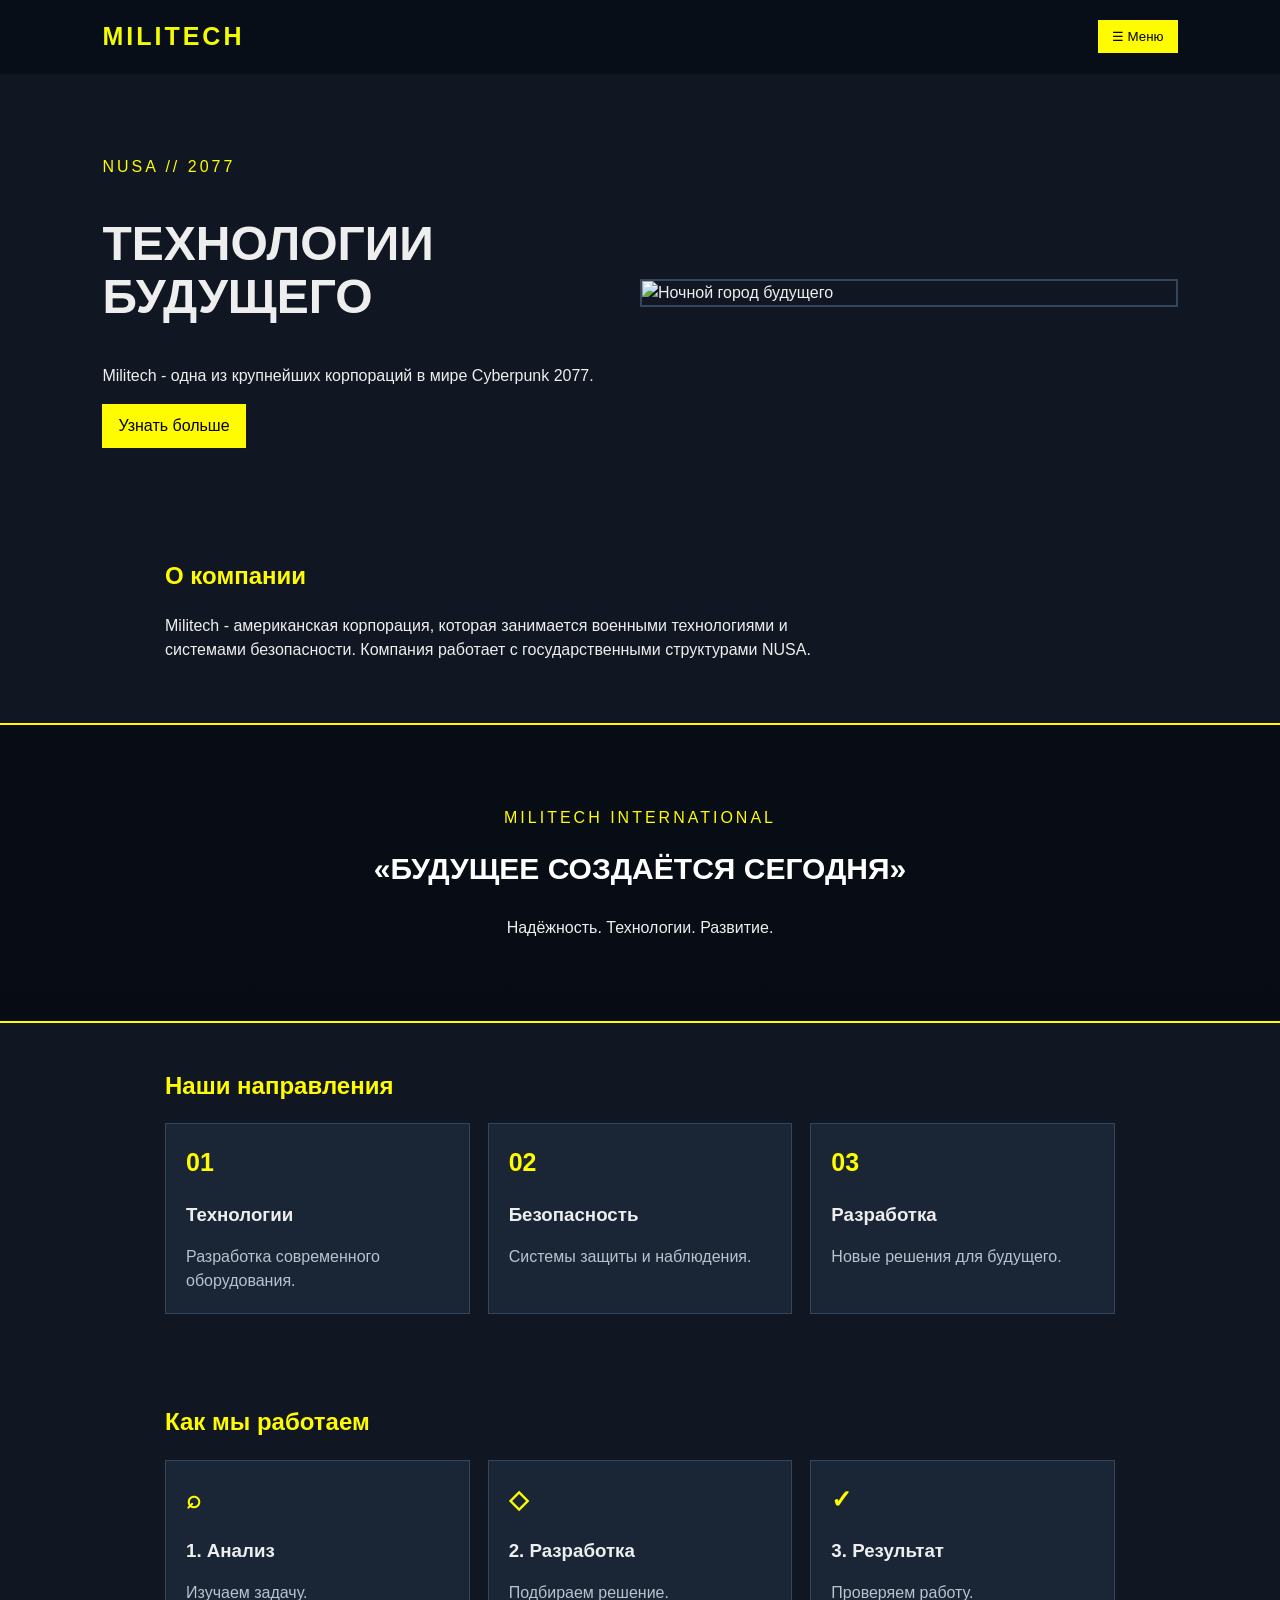
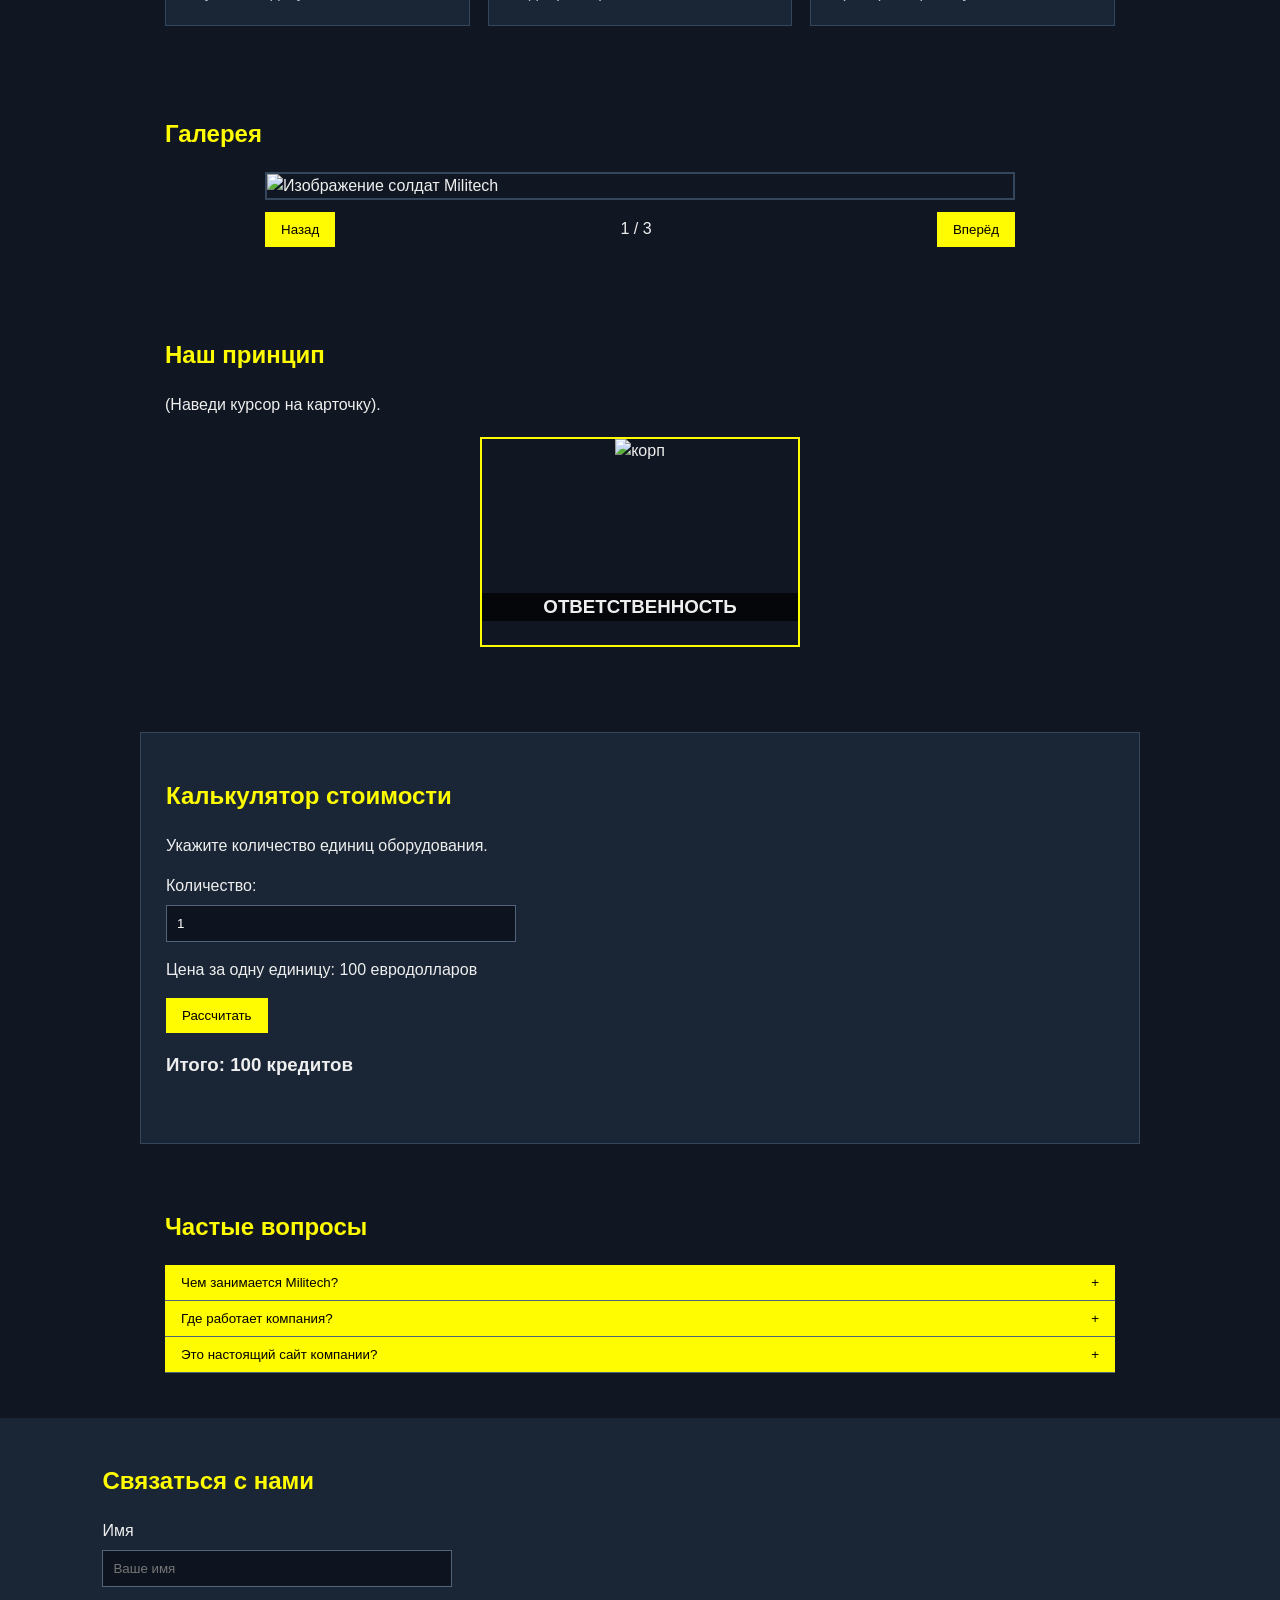
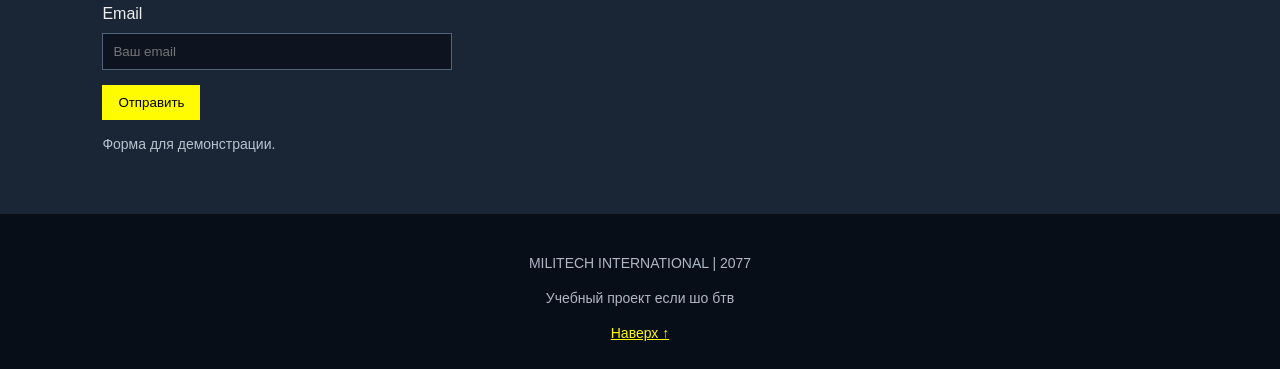
==== index.html @ 3ade77ca "Initial commit: Militech landing" ====
<!DOCTYPE html>
<html lang="ru">
<head>
    <meta charset="UTF-8">
    <meta name="viewport" content="width=device-width, initial-scale=1.0">
    <title>Militech - официальный сайт</title>
    <link rel="stylesheet" href="style.css">
</head>
<body>
    <header id="top">
        <div class="logo">MILITECH</div>
        <button id="menuButton">☰ Меню</button>
        <nav id="menu">
            <a href="#about">О компании</a>
            <a href="#services">Направления</a>
            <a href="#gallery">Галерея</a>
            <a href="#faq">Вопросы</a>
            <a href="#contact">Контакты</a>
        </nav>
    </header>

    <main>
        <section class="hello">
            <div class="hello-text">
                <p class="small-title">NUSA // 2077</p>
                <h1>ТЕХНОЛОГИИ<br>БУДУЩЕГО</h1>
                <p>Militech - одна из крупнейших корпораций в мире Cyberpunk 2077.</p>
                <a class="button" href="#about">Узнать больше</a>
            </div>
            <img src="https://i.ytimg.com/vi/a4ceut3eA2g/maxresdefault.jpg" alt="Ночной город будущего">
        </section>

        <section class="info" id="about">
            <h2>О компании</h2>
            <p>Militech - американская корпорация, которая занимается военными технологиями и системами безопасности. Компания работает с государственными структурами NUSA.</p>
        </section>

        <section class="mood">
            <p>MILITECH INTERNATIONAL</p>
            <h2>«БУДУЩЕЕ СОЗДАЁТСЯ СЕГОДНЯ»</h2>
            <p>Надёжность. Технологии. Развитие.</p>
        </section>

        <section class="content" id="services">
            <h2>Наши направления</h2>
            <div class="cards">
                <div class="card">
                    <div class="card-icon">01</div>
                    <h3>Технологии</h3>
                    <p>Разработка современного оборудования.</p>
                </div>
                <div class="card">
                    <div class="card-icon">02</div>
                    <h3>Безопасность</h3>
                    <p>Системы защиты и наблюдения.</p>
                </div>
                <div class="card">
                    <div class="card-icon">03</div>
                    <h3>Разработка</h3>
                    <p>Новые решения для будущего.</p>
                </div>
            </div>
        </section>

        <section class="content">
            <h2>Как мы работаем</h2>
            <div class="steps">
                <div><span>⌕</span><h3>1. Анализ</h3><p>Изучаем задачу.</p></div>
                <div><span>◇</span><h3>2. Разработка</h3><p>Подбираем решение.</p></div>
                <div><span>✓</span><h3>3. Результат</h3><p>Проверяем работу.</p></div>
            </div>
        </section>

        <section class="content" id="gallery">
            <h2>Галерея</h2>
            <div class="slider">
                <img id="slideImage" src="https://avatars.mds.yandex.net/i?id=b064f5eebde432a6c59e53db2a4f36d6_l-9242682-images-thumbs&n=13" alt="Изображение солдат Militech">
                <div class="slider-bottom">
                    <button id="prev">Назад</button>
                    <span id="slideNumber">1 / 3</span>
                    <button id="next">Вперёд</button>
                </div>
            </div>
        </section>

        <section class="content">
            <h2>Наш принцип</h2>
            <p>(Наведи курсор на карточку).</p>
            <div class="flip-card">
                <div class="flip-inner">
                    <div class="flip-front">
                        <img src="https://static.wikia.nocookie.net/edgerunner/images/1/13/Militech.png/revision/latest/scale-to-width-down/1200?cb=20220422114104" alt="корп">
                        <h3>ОТВЕТСТВЕННОСТЬ</h3>
                    </div>
                    <div class="flip-back">
                        <h3>Наш принцип</h3>
                        <p>Мы ценим точность, профессионализм и внимание к деталям.</p>
                    </div>
                </div>
            </div>
        </section>

        <section class="content calculator">
            <h2>Калькулятор стоимости</h2>
            <p>Укажите количество единиц оборудования.</p>
            <label for="quantity">Количество:</label>
            <input type="number" id="quantity" min="1" value="1">
            <p>Цена за одну единицу: 100 евродолларов</p>
            <button id="calculate">Рассчитать</button>
            <h3 id="result">Итого: 100 кредитов</h3>
        </section>

        <section class="content" id="faq">
            <h2>Частые вопросы</h2>
            <div class="faq-item">
                <button class="question">Чем занимается Militech? <span>+</span></button>
                <p class="answer">Компания известна военными технологиями и системами безопасности.</p>
            </div>
            <div class="faq-item">
                <button class="question">Где работает компания? <span>+</span></button>
                <p class="answer">Militech действует во всех странах мира.</p>
            </div>
            <div class="faq-item">
                <button class="question">Это настоящий сайт компании? <span>+</span></button>
                <p class="answer">ДООО.доододо..... да..</p>
            </div>
        </section>

        <section class="contact" id="contact">
            <h2>Связаться с нами</h2>
            <form id="contactForm">
                <label for="name">Имя</label>
                <input type="text" id="name" placeholder="Ваше имя" required>
                <label for="email">Email</label>
                <input type="email" id="email" placeholder="Ваш email" required>
                <button type="submit">Отправить</button>
                <p id="formMessage">Форма для демонстрации.</p>
            </form>
        </section>
    </main>

    <footer>
        <p>MILITECH INTERNATIONAL | 2077</p>
        <p>Учебный проект если шо бтв</p>
        <a href="#top">Наверх ↑</a>
    </footer>

    <script src="script.js"></script>
</body>
</html>
---- style.css ----
/* Основные настройки страницы */
* {
    box-sizing: border-box;
}

html {
    scroll-behavior: smooth;
}

body {
    margin: 0;
    background: #101722;
    color: #eeeeee;
    font-family: Arial, sans-serif;
    line-height: 1.5;
}

header {
    background: #080e17;
    padding: 18px 8%;
    display: flex;
    justify-content: space-between;
    align-items: center;
    flex-wrap: wrap;
}

.logo {
    color: lab(96.1% -19.65 93.73);
    font-size: 25px;
    font-weight: bold;
    letter-spacing: 3px;
}

#menuButton {
    background: #fffb00;
    color: rgb(0, 0, 0);
    border: none;
    padding: 9px 14px;
    cursor: pointer;
}

nav {
    display: none;
    width: 100%;
    padding-top: 18px;
}

nav.show {
    display: flex;
    flex-wrap: wrap;
    gap: 18px;
}

nav a {
    color: rgb(255, 255, 255);
    text-decoration: none;
}

nav a:hover {
    color: #fffb00;
}

.hello {
    padding: 65px 8%;
    display: flex;
    align-items: center;
    gap: 35px;
}

.hello-text {
    flex: 1;
}

.hello img {
    width: 50%;
    border: 2px solid #34465c;
}

.small-title {
    color: #fffb00;
    letter-spacing: 3px;
}

h1 {
    font-size: 48px;
    line-height: 1.1;
}

h2 {
    color: #fffb00;
    margin-top: 0;
}

.button, button {
    display: inline-block;
    background: #fffb00;
    color: rgb(0, 0, 0);
    border: none;
    padding: 10px 16px;
    text-decoration: none;
    cursor: pointer;
}

.button:hover, button:hover {
    background: #c7a900;
}

.info, .content {
    max-width: 1000px;
    margin: 0 auto;
    padding: 45px 25px;
}

.info p {
    max-width: 700px;
}

.mood {
    text-align: center;
    padding: 65px 20px;
    background: linear-gradient(rgba(5, 10, 18, .78), rgba(5, 10, 18, .85)), url("assets/slide-1.svg");
    background-size: cover;
    background-position: center;
    border-top: 2px solid #fffb00;
    border-bottom: 2px solid #fffb00;
}

.mood p:first-child {
    color: #fffb00;
    letter-spacing: 3px;
}

.mood h2 {
    color: rgb(255, 255, 255);
    font-size: 30px;
}

.cards, .steps {
    display: flex;
    gap: 18px;
}

.card, .steps div {
    flex: 1;
    background: #1a2636;
    border: 1px solid #34465c;
    padding: 20px;
}

.card-icon, .steps span {
    color: #fffb00;
    font-size: 25px;
    font-weight: bold;
}

.card h3, .steps h3 {
    margin-bottom: 5px;
}

.card p, .steps p {
    color: #b9c2ce;
    margin-bottom: 0;
}

.slider {
    max-width: 750px;
    margin: 20px auto 0;
}

.slider img {
    display: block;
    width: 100%;
    border: 2px solid #34465c;
}

.slider-bottom {
    display: flex;
    justify-content: space-between;
    align-items: center;
    padding-top: 12px;
}

.flip-card {
    width: 320px;
    max-width: 100%;
    height: 210px;
    margin: 20px auto;
    perspective: 800px;
}

.flip-inner {
    width: 100%;
    height: 100%;
    position: relative;
    transition: transform .6s;
    transform-style: preserve-3d;
}

.flip-card:hover .flip-inner, .flip-card:focus-within .flip-inner {
    transform: rotateY(180deg);
}

.flip-front, .flip-back {
    position: absolute;
    width: 100%;
    height: 100%;
    backface-visibility: hidden;
    border: 2px solid #fffb00;
    text-align: center;
}

.flip-front img {
    width: 100%;
    height: 100%;
    object-fit: cover;
}

.flip-front h3 {
    position: absolute;
    bottom: 5px;
    left: 0;
    right: 0;
    background: rgba(0, 0, 0, .7);
}

.flip-back {
    background: #1a2636;
    transform: rotateY(180deg);
    padding: 35px 20px;
}

.calculator {
    background: #1a2636;
    border: 1px solid #34465c;
    margin-top: 20px;
    margin-bottom: 20px;
}

.calculator input, .contact input {
    display: block;
    width: 100%;
    max-width: 350px;
    padding: 10px;
    margin: 7px 0 15px;
    background: #0d1420;
    color: rgb(255, 255, 255);
    border: 1px solid #53647a;
}

.faq-item {
    border-bottom: 1px solid #53647a;
}

.question {
    width: 100%;
    text-align: left;
    display: flex;
    justify-content: space-between;
}

.answer {
    display: none;
    padding: 10px 15px;
    color: #c4ccd6;
}

.answer.open {
    display: block;
}

.contact {
    background: #1a2636;
    padding: 45px 8%;
}

.contact form {
    max-width: 500px;
}

.contact label {
    display: block;
}

#formMessage {
    color: #b9c2ce;
    font-size: 14px;
}

footer {
    background: #080e17;
    padding: 25px 8%;
    text-align: center;
    color: #aeb8c5;
    font-size: 14px;
}

footer a {
    color: #fffb00;
}

/* Для небольших экранов */
@media (max-width: 700px) {
    .hello {
        flex-direction: column;
        padding: 40px 6%;
    }

    .hello img {
        width: 100%;
    }

    h1 {
        font-size: 38px;
    }

    .cards, .steps {
        flex-direction: column;
    }

    .mood h2 {
        font-size: 23px;
    }
}
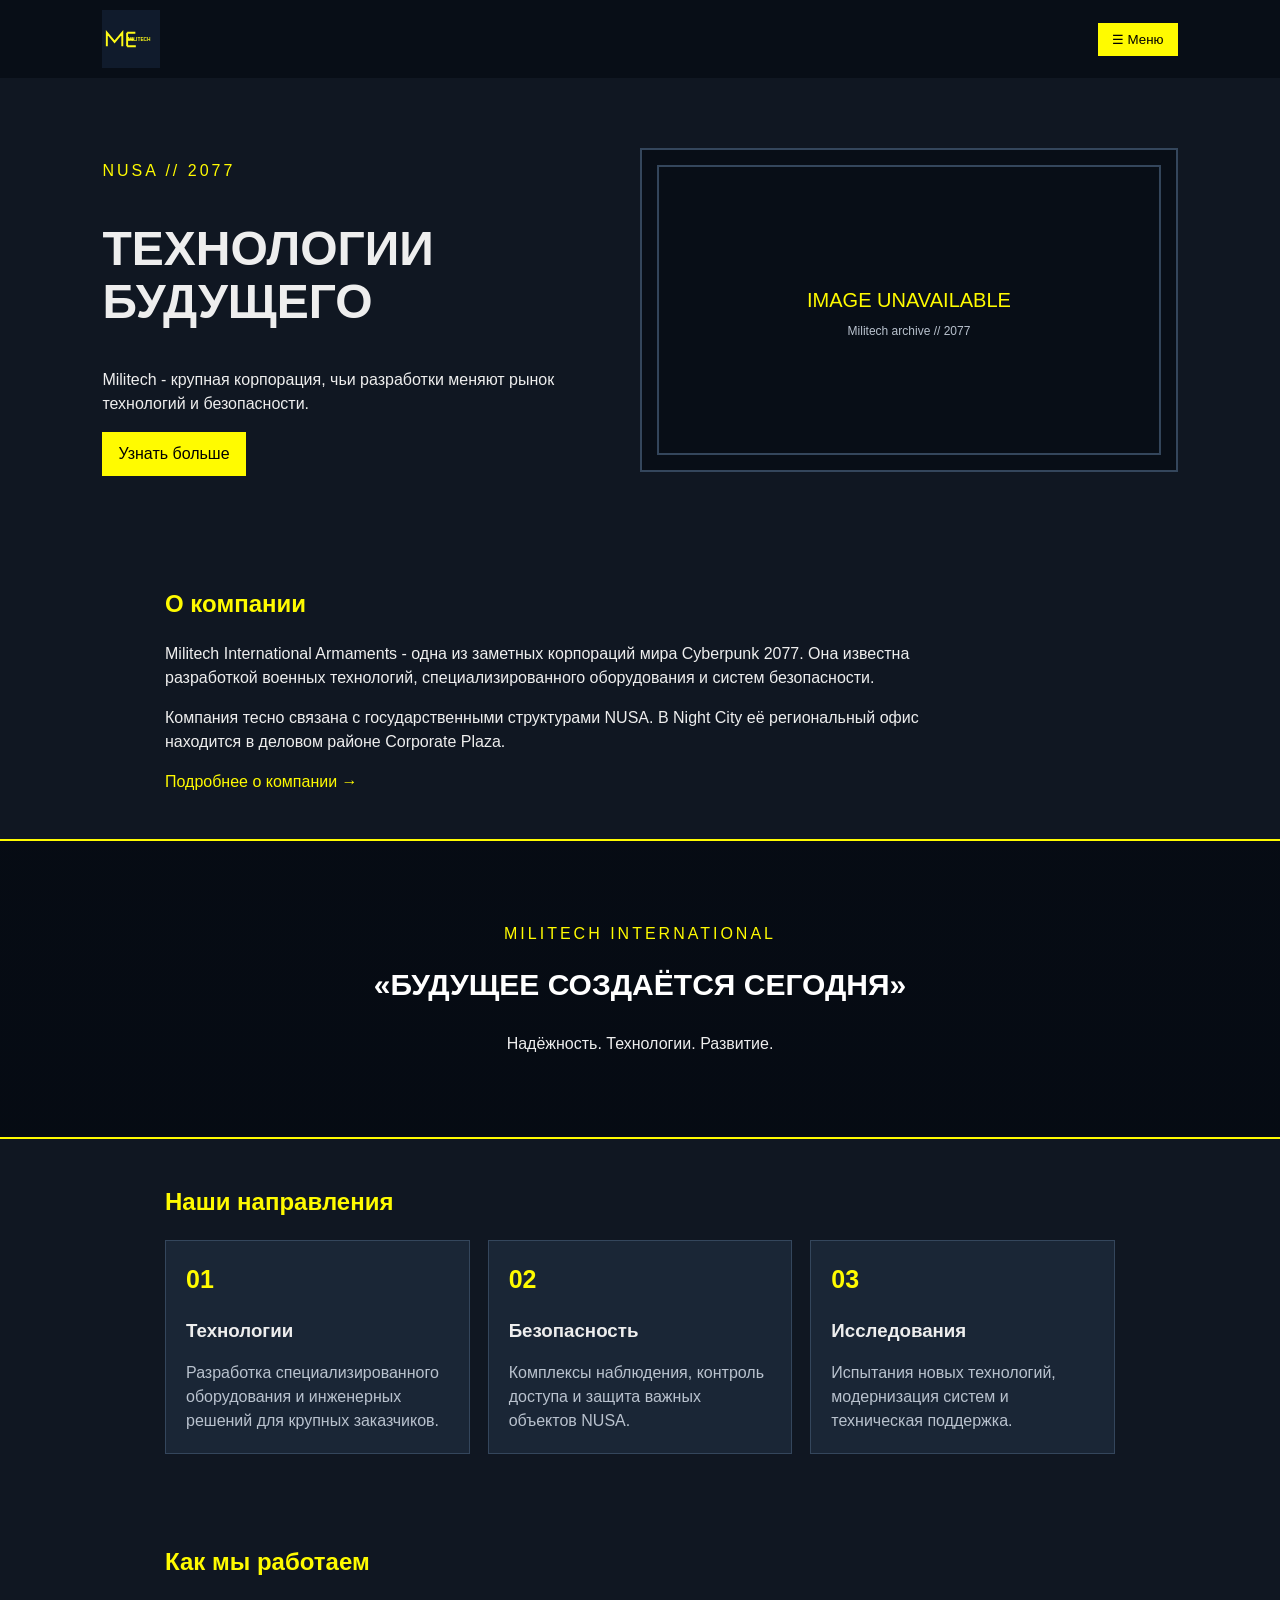
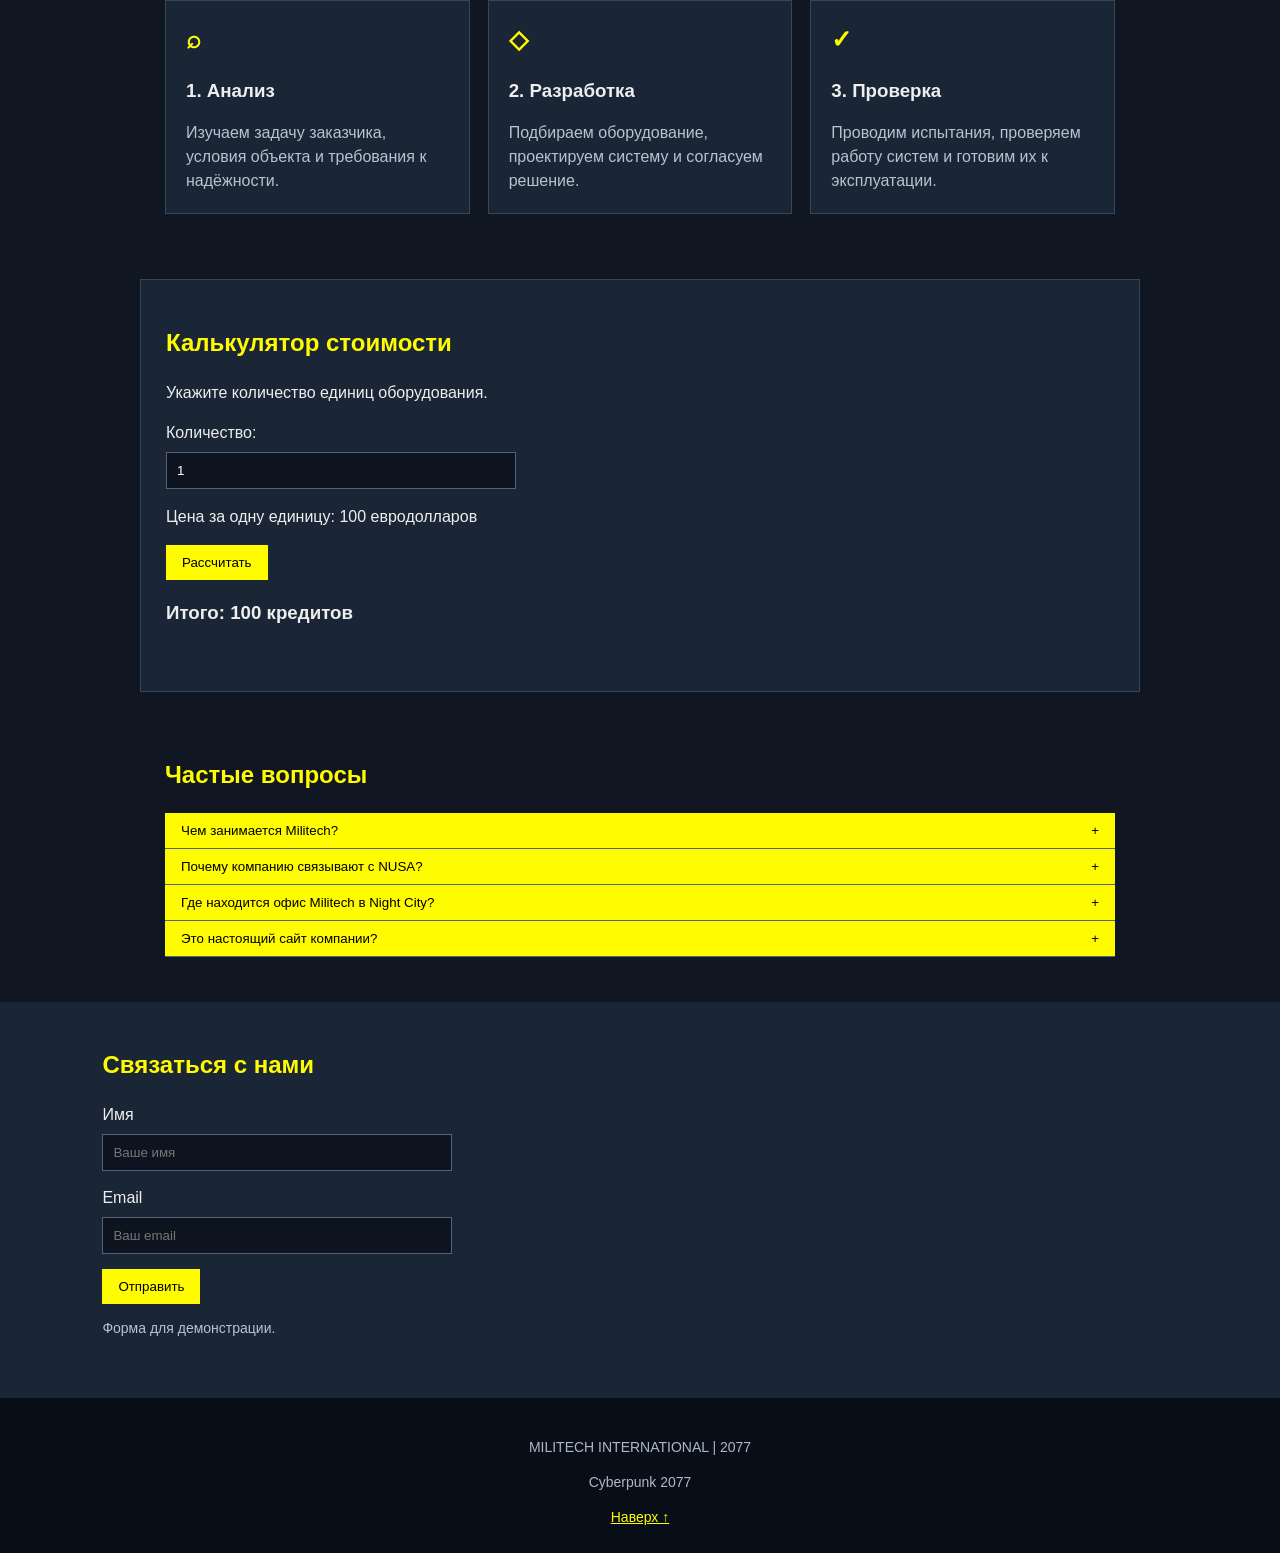
==== commit 11ef05f1: "Finish Militech website" ====
--- a/index.html
+++ b/index.html
@@ -8,12 +8,15 @@
 </head>
 <body>
     <header id="top">
-        <div class="logo">MILITECH</div>
-        <button id="menuButton">☰ Меню</button>
+        <a class="brand" href="index.html" aria-label="Militech - главная">
+            <img src="https://avatars.mds.yandex.net/i?id=b5f850832291f71768ebd468e4ea9b2c_l-9068512-images-thumbs&n=13" alt="Militech" onerror="this.onerror=null;this.src='assets/images/militech-logo-fallback.svg'">
+        </a>
+        <button id="menuButton" aria-expanded="false" aria-controls="menu">☰ Меню</button>
         <nav id="menu">
-            <a href="#about">О компании</a>
+            <a class="active" href="index.html">Главная</a>
+            <a href="about.html">О компании</a>
             <a href="#services">Направления</a>
-            <a href="#gallery">Галерея</a>
+            <a href="gallery.html">Галерея</a>
             <a href="#faq">Вопросы</a>
             <a href="#contact">Контакты</a>
         </nav>
@@ -24,15 +27,18 @@
             <div class="hello-text">
                 <p class="small-title">NUSA // 2077</p>
                 <h1>ТЕХНОЛОГИИ<br>БУДУЩЕГО</h1>
-                <p>Militech - одна из крупнейших корпораций в мире Cyberpunk 2077.</p>
-                <a class="button" href="#about">Узнать больше</a>
+                <p>Militech - крупная корпорация, чьи разработки меняют рынок технологий и безопасности.</p>
+                <a class="button" href="about.html">Узнать больше</a>
             </div>
-            <img src="https://i.ytimg.com/vi/a4ceut3eA2g/maxresdefault.jpg" alt="Ночной город будущего">
+            <img src="https://i0.wp.com/thepathwitcher.blog/wp-content/uploads/2024/09/cyberpunk-social-commentary-image-1.png?resize=1024%2C576&ssl=1"
+                 alt="Корпоративная башня Militech в Corporate Plaza" onerror="this.onerror=null;this.src='assets/images/image-unavailable.svg'">
         </section>
 
         <section class="info" id="about">
             <h2>О компании</h2>
-            <p>Militech - американская корпорация, которая занимается военными технологиями и системами безопасности. Компания работает с государственными структурами NUSA.</p>
+            <p>Militech International Armaments - одна из заметных корпораций мира Cyberpunk 2077. Она известна разработкой военных технологий, специализированного оборудования и систем безопасности.</p>
+            <p>Компания тесно связана с государственными структурами NUSA. В Night City её региональный офис находится в деловом районе Corporate Plaza.</p>
+            <a class="text-link" href="about.html">Подробнее о компании →</a>
         </section>
 
         <section class="mood">
@@ -47,17 +53,17 @@
                 <div class="card">
                     <div class="card-icon">01</div>
                     <h3>Технологии</h3>
-                    <p>Разработка современного оборудования.</p>
+                    <p>Разработка специализированного оборудования и инженерных решений для крупных заказчиков.</p>
                 </div>
                 <div class="card">
                     <div class="card-icon">02</div>
                     <h3>Безопасность</h3>
-                    <p>Системы защиты и наблюдения.</p>
+                    <p>Комплексы наблюдения, контроль доступа и защита важных объектов NUSA.</p>
                 </div>
                 <div class="card">
                     <div class="card-icon">03</div>
-                    <h3>Разработка</h3>
-                    <p>Новые решения для будущего.</p>
+                    <h3>Исследования</h3>
+                    <p>Испытания новых технологий, модернизация систем и техническая поддержка.</p>
                 </div>
             </div>
         </section>
@@ -65,37 +71,20 @@
         <section class="content">
             <h2>Как мы работаем</h2>
             <div class="steps">
-                <div><span>⌕</span><h3>1. Анализ</h3><p>Изучаем задачу.</p></div>
-                <div><span>◇</span><h3>2. Разработка</h3><p>Подбираем решение.</p></div>
-                <div><span>✓</span><h3>3. Результат</h3><p>Проверяем работу.</p></div>
-            </div>
-        </section>
-
-        <section class="content" id="gallery">
-            <h2>Галерея</h2>
-            <div class="slider">
-                <img id="slideImage" src="https://avatars.mds.yandex.net/i?id=b064f5eebde432a6c59e53db2a4f36d6_l-9242682-images-thumbs&n=13" alt="Изображение солдат Militech">
-                <div class="slider-bottom">
-                    <button id="prev">Назад</button>
-                    <span id="slideNumber">1 / 3</span>
-                    <button id="next">Вперёд</button>
+                <div>
+                    <span>⌕</span>
+                    <h3>1. Анализ</h3>
+                    <p>Изучаем задачу заказчика, условия объекта и требования к надёжности.</p>
                 </div>
-            </div>
-        </section>
-
-        <section class="content">
-            <h2>Наш принцип</h2>
-            <p>(Наведи курсор на карточку).</p>
-            <div class="flip-card">
-                <div class="flip-inner">
-                    <div class="flip-front">
-                        <img src="https://static.wikia.nocookie.net/edgerunner/images/1/13/Militech.png/revision/latest/scale-to-width-down/1200?cb=20220422114104" alt="корп">
-                        <h3>ОТВЕТСТВЕННОСТЬ</h3>
-                    </div>
-                    <div class="flip-back">
-                        <h3>Наш принцип</h3>
-                        <p>Мы ценим точность, профессионализм и внимание к деталям.</p>
-                    </div>
+                <div>
+                    <span>◇</span>
+                    <h3>2. Разработка</h3>
+                    <p>Подбираем оборудование, проектируем систему и согласуем решение.</p>
+                </div>
+                <div>
+                    <span>✓</span>
+                    <h3>3. Проверка</h3>
+                    <p>Проводим испытания, проверяем работу систем и готовим их к эксплуатации.</p>
                 </div>
             </div>
         </section>
@@ -113,16 +102,20 @@
         <section class="content" id="faq">
             <h2>Частые вопросы</h2>
             <div class="faq-item">
-                <button class="question">Чем занимается Militech? <span>+</span></button>
-                <p class="answer">Компания известна военными технологиями и системами безопасности.</p>
+                <button class="question" aria-expanded="false">Чем занимается Militech? <span>+</span></button>
+                <p class="answer">Militech известна как крупный поставщик технологий и оборудования для военных и государственных структур. Компания также работает в сфере корпоративной безопасности и технического обслуживания.</p>
             </div>
             <div class="faq-item">
-                <button class="question">Где работает компания? <span>+</span></button>
-                <p class="answer">Militech действует во всех странах мира.</p>
+                <button class="question" aria-expanded="false">Почему компанию связывают с NUSA? <span>+</span></button>
+                <p class="answer">У Militech давние контракты с государственными и силовыми структурами. К 2077 году интересы корпорации и NUSA тесно переплетены, поэтому её влияние выходит далеко за пределы обычного бизнеса.</p>
             </div>
             <div class="faq-item">
-                <button class="question">Это настоящий сайт компании? <span>+</span></button>
-                <p class="answer">ДООО.доододо..... да..</p>
+                <button class="question" aria-expanded="false">Где находится офис Militech в Night City? <span>+</span></button>
+                <p class="answer">Региональный офис Militech расположен в Corporate Plaza, в деловом центре Night City. Здание заметно выделяется среди крупных корпоративных башен района.</p>
+            </div>
+            <div class="faq-item">
+                <button class="question" aria-expanded="false">Это настоящий сайт компании? <span>+</span></button>
+                <p class="answer">Да, это официальный сайт корпорации Militech.</p>
             </div>
         </section>
 
@@ -141,10 +134,9 @@
 
     <footer>
         <p>MILITECH INTERNATIONAL | 2077</p>
-        <p>Учебный проект если шо бтв</p>
+        <p>Cyberpunk 2077</p>
         <a href="#top">Наверх ↑</a>
     </footer>
-
     <script src="script.js"></script>
 </body>
 </html>
--- a/style.css
+++ b/style.css
@@ -17,23 +17,33 @@
 
 header {
     background: #080e17;
-    padding: 18px 8%;
+    min-height: 76px;
+    padding: 10px 8%;
     display: flex;
     justify-content: space-between;
     align-items: center;
     flex-wrap: wrap;
 }
 
-.logo {
-    color: lab(96.1% -19.65 93.73);
-    font-size: 25px;
-    font-weight: bold;
-    letter-spacing: 3px;
+.brand {
+    display: flex;
+    align-items: center;
+    text-decoration: none;
+    min-height: 54px;
+}
+
+.brand img {
+    display: block;
+    width: 58px;
+    height: 58px;
+    object-fit: contain;
+    background: #080e17;
+    mix-blend-mode: screen;
 }
 
 #menuButton {
     background: #fffb00;
-    color: rgb(0, 0, 0);
+    color: #000000;
     border: none;
     padding: 9px 14px;
     cursor: pointer;
@@ -52,11 +62,11 @@
 }
 
 nav a {
-    color: rgb(255, 255, 255);
+    color: #ffffff;
     text-decoration: none;
 }
 
-nav a:hover {
+nav a:hover, nav a.active {
     color: #fffb00;
 }
 
@@ -73,6 +83,8 @@
 
 .hello img {
     width: 50%;
+    max-height: 440px;
+    object-fit: cover;
     border: 2px solid #34465c;
 }
 
@@ -94,7 +106,7 @@
 .button, button {
     display: inline-block;
     background: #fffb00;
-    color: rgb(0, 0, 0);
+    color: #000000;
     border: none;
     padding: 10px 16px;
     text-decoration: none;
@@ -112,15 +124,22 @@
 }
 
 .info p {
-    max-width: 700px;
+    max-width: 760px;
+}
+
+.text-link {
+    color: #fffb00;
+    text-decoration: none;
+}
+
+.text-link:hover {
+    text-decoration: underline;
 }
 
 .mood {
     text-align: center;
     padding: 65px 20px;
-    background: linear-gradient(rgba(5, 10, 18, .78), rgba(5, 10, 18, .85)), url("assets/slide-1.svg");
-    background-size: cover;
-    background-position: center;
+    background: linear-gradient(rgba(5, 10, 18, .88), rgba(5, 10, 18, .92));
     border-top: 2px solid #fffb00;
     border-bottom: 2px solid #fffb00;
 }
@@ -131,7 +150,7 @@
 }
 
 .mood h2 {
-    color: rgb(255, 255, 255);
+    color: #ffffff;
     font-size: 30px;
 }
 
@@ -163,13 +182,17 @@
 }
 
 .slider {
-    max-width: 750px;
+    max-width: 800px;
     margin: 20px auto 0;
 }
 
 .slider img {
     display: block;
     width: 100%;
+    max-height: 480px;
+    min-height: 260px;
+    object-fit: contain;
+    background: #080e17;
     border: 2px solid #34465c;
 }
 
@@ -178,6 +201,20 @@
     justify-content: space-between;
     align-items: center;
     padding-top: 12px;
+}
+
+.gallery-caption {
+    padding: 14px 2px 0;
+}
+
+.gallery-caption h3 {
+    color: #fffb00;
+    margin: 0 0 5px;
+}
+
+.gallery-caption p {
+    color: #b9c2ce;
+    margin: 0;
 }
 
 .flip-card {
@@ -212,7 +249,8 @@
 .flip-front img {
     width: 100%;
     height: 100%;
-    object-fit: cover;
+    object-fit: contain;
+    background: #080e17;
 }
 
 .flip-front h3 {
@@ -243,7 +281,7 @@
     padding: 10px;
     margin: 7px 0 15px;
     background: #0d1420;
-    color: rgb(255, 255, 255);
+    color: #ffffff;
     border: 1px solid #53647a;
 }
 
@@ -256,6 +294,7 @@
     text-align: left;
     display: flex;
     justify-content: space-between;
+    gap: 15px;
 }
 
 .answer {
@@ -286,6 +325,38 @@
     font-size: 14px;
 }
 
+.page-hero {
+    padding: 65px 8%;
+    background: #080e17;
+    border-bottom: 2px solid #fffb00;
+}
+
+.page-hero h1 {
+    margin: 10px 0;
+}
+
+.page-hero p:last-child {
+    color: #c4ccd6;
+}
+
+.about-panel {
+    background: #1a2636;
+    border: 1px solid #34465c;
+    padding: 25px;
+}
+
+.about-panel p:first-child {
+    margin-top: 0;
+}
+
+.about-panel p:last-child {
+    margin-bottom: 0;
+}
+
+.center {
+    text-align: center;
+}
+
 footer {
     background: #080e17;
     padding: 25px 8%;
@@ -298,7 +369,6 @@
     color: #fffb00;
 }
 
-/* Для небольших экранов */
 @media (max-width: 700px) {
     .hello {
         flex-direction: column;
@@ -320,4 +390,13 @@
     .mood h2 {
         font-size: 23px;
     }
-}
+
+    .page-hero {
+        padding: 45px 6%;
+    }
+
+    nav.show {
+        flex-direction: column;
+        gap: 12px;
+    }
+}
